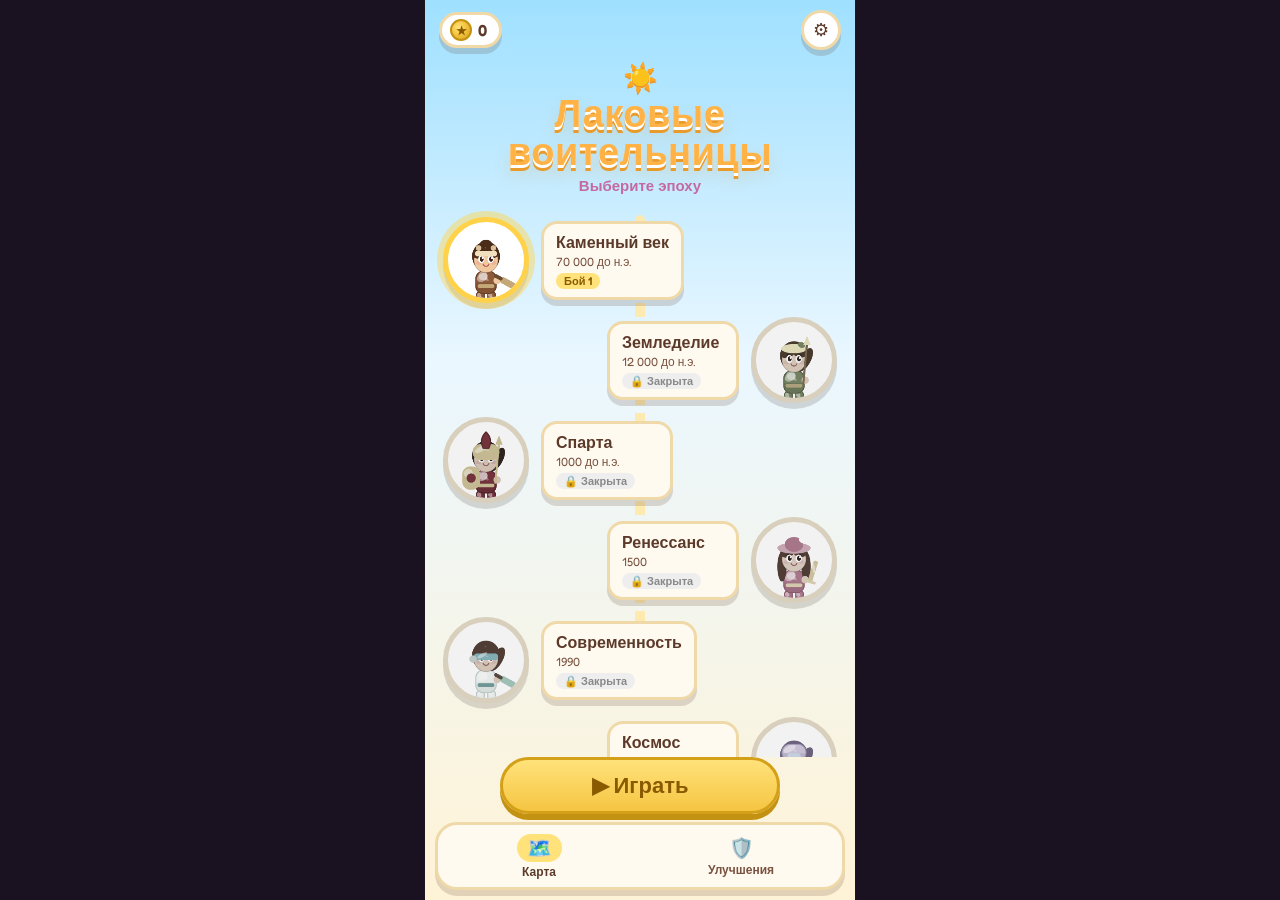
==== index.html @ 6534484e "Лаковые воительницы: первая версия" ====
<!DOCTYPE html>
<html lang="ru">
<head>
  <meta charset="UTF-8">
  <meta name="viewport" content="width=device-width, initial-scale=1, maximum-scale=1, user-scalable=no, viewport-fit=cover">
  <meta name="apple-mobile-web-app-capable" content="yes">
  <meta name="mobile-web-app-capable" content="yes">
  <meta name="apple-mobile-web-app-status-bar-style" content="default">
  <meta name="apple-mobile-web-app-title" content="Воительницы">
  <meta name="theme-color" content="#B9E7FF">
  <link rel="manifest" href="manifest.json">
  <link rel="icon" href="icon-192.png" type="image/png">
  <link rel="apple-touch-icon" href="icon-192.png">
  <title>Лаковые воительницы</title>
  <link rel="stylesheet" href="app.css">
</head>
<body>
  <div id="app">
    <!-- MAP -->
    <section id="screen-map" class="screen">
      <div class="topbar">
        <div class="coin-chip"><span class="coin-icon">★</span><span id="map-coins">0</span></div>
        <button class="icon-btn" id="btn-settings" aria-label="Настройки">⚙</button>
      </div>
      <div class="title-wrap">
        <div class="sun">☀️</div>
        <h1 class="game-title">Лаковые<br>воительницы</h1>
        <p class="game-sub">Выберите эпоху</p>
      </div>
      <div class="map-scroll" id="map-scroll">
        <div class="path-line"></div>
        <div id="era-list"></div>
      </div>
      <button class="play-btn" id="btn-play">▶ Играть</button>
      <nav class="bottom-nav">
        <button class="nav-item active" data-go="map"><span class="nav-ic">🗺️</span>Карта</button>
        <button class="nav-item" data-go="upgrades"><span class="nav-ic">🛡️</span>Улучшения</button>
      </nav>
    </section>

    <!-- UPGRADES -->
    <section id="screen-upgrades" class="screen hidden">
      <div class="topbar">
        <button class="icon-btn" id="btn-back-up" aria-label="Назад">←</button>
        <h2 style="margin:0;font-size:22px;">Улучшения</h2>
        <div class="coin-chip"><span class="coin-icon">★</span><span id="up-coins">0</span></div>
      </div>
      <div class="tabs">
        <button class="tab on" data-tab="upgrades" id="tab-upgrades">Улучшения</button>
        <button class="tab" data-tab="evolve" id="tab-evolve">Эволюция</button>
      </div>
      <div class="panel" id="panel-upgrades"></div>
      <div class="panel hidden" id="panel-evolve"></div>
      <nav class="bottom-nav">
        <button class="nav-item" data-go="map"><span class="nav-ic">🗺️</span>Карта</button>
        <button class="nav-item active" data-go="upgrades"><span class="nav-ic">🛡️</span>Улучшения</button>
      </nav>
    </section>

    <!-- BATTLE -->
    <section id="screen-battle" class="screen hidden">
      <div class="battle-top">
        <div class="row1">
          <div class="coin-chip"><span class="coin-icon">★</span><span id="btl-coins">0</span></div>
          <h2 class="battle-title" id="btl-title">Бой 1</h2>
          <div style="display:flex;gap:6px;">
            <button class="icon-btn" id="btn-speed" aria-label="Скорость">×1</button>
            <button class="icon-btn" id="btn-pause" aria-label="Пауза">⏸</button>
          </div>
        </div>
        <div class="collected">За бой: <span class="coin-icon" style="width:16px;height:16px;font-size:10px;">★</span> <span id="btl-earned">0</span></div>
      </div>
      <div id="battle-canvas-wrap">
        <canvas id="battle-canvas"></canvas>
      </div>
      <div class="battle-dock">
        <div class="food-meter">
          <div class="food-fill" id="food-fill"></div>
          <div class="food-label"><span class="steak">🥩</span><span id="food-val">0</span></div>
        </div>
        <div class="unit-btns" id="unit-btns"></div>
      </div>
    </section>

    <!-- Overlays -->
    <div id="overlay-result" class="overlay hidden">
      <div class="modal" id="result-modal">
        <h2 id="result-title">Победа!</h2>
        <p id="result-sub"></p>
        <p>Собрано монет: <strong id="result-coins">0</strong></p>
        <p>Всего: <strong id="result-total">0</strong></p>
        <div class="modal-actions">
          <button class="btn" id="btn-again">Ещё бой</button>
          <button class="btn blue" id="btn-to-upgrades">Улучшения</button>
          <button class="btn ghost" id="btn-to-map">На карту</button>
        </div>
      </div>
    </div>

    <div id="overlay-pause" class="overlay hidden">
      <div class="modal">
        <h2>Пауза</h2>
        <div class="modal-actions">
          <button class="btn" id="btn-resume">Продолжить</button>
          <button class="btn ghost" id="btn-surrender">Покинуть бой</button>
        </div>
      </div>
    </div>

    <div id="overlay-settings" class="overlay hidden">
      <div class="modal">
        <h2>Настройки</h2>
        <p>Полностью офлайн. Прогресс хранится на этом устройстве.</p>
        <div class="modal-actions">
          <button class="btn ghost" id="btn-reset">Сбросить прогресс</button>
          <button class="btn" id="btn-close-set">Закрыть</button>
        </div>
      </div>
    </div>

    <div id="toast" class="toast"></div>
  </div>

  <script src="data.js"></script>
  <script src="draw.js"></script>
  <script src="battle.js"></script>
  <script src="app.js"></script>
</body>
</html>
---- app.css ----
@font-face {
  font-family: "Fredoka";
  font-style: normal;
  font-weight: 400;
  src: url("fonts/Fredoka-Regular.ttf") format("truetype");
}
@font-face {
  font-family: "Fredoka";
  font-style: normal;
  font-weight: 600;
  src: url("fonts/Fredoka-SemiBold.ttf") format("truetype");
}

:root {
  --cream: #fff8ee;
  --cream2: #fff1d8;
  --sky: #b9e7ff;
  --sky2: #e8f7ff;
  --peach: #ffd7a8;
  --gold: #f5c542;
  --gold-dk: #d4a017;
  --brown: #5c3a2a;
  --brown-s: #7a5240;
  --pink: #ff8fb3;
  --blue: #5ba7ff;
  --blue-dk: #3d8ae6;
  --green: #7bc96a;
  --shadow: 0 6px 0 rgba(92, 58, 42, 0.18);
  --safe-t: env(safe-area-inset-top, 0px);
  --safe-b: env(safe-area-inset-bottom, 0px);
}

* { box-sizing: border-box; -webkit-tap-highlight-color: transparent; }
html, body {
  margin: 0; padding: 0; height: 100%;
  background: #1a1220;
  font-family: "Fredoka", "Trebuchet MS", "Segoe UI", sans-serif;
  color: var(--brown);
  user-select: none;
  overflow: hidden;
  touch-action: manipulation;
}
#app {
  width: min(100vw, 430px);
  height: 100%;
  height: 100dvh;
  margin: 0 auto;
  background: linear-gradient(#b9e7ff, #fff6e4 38%, #ffe9c4);
  position: relative;
  overflow: hidden;
  display: flex;
  flex-direction: column;
  box-shadow: 0 0 0 1px rgba(92,58,42,.08);
}
.screen {
  position: absolute;
  inset: 0;
  display: flex;
  flex-direction: column;
  padding-top: var(--safe-t);
  padding-bottom: var(--safe-b);
}
.hidden { display: none !important; }
.screen.hidden { display: none !important; }

/* HUD */
.topbar {
  display: flex;
  align-items: center;
  justify-content: space-between;
  padding: 10px 14px 6px;
  gap: 8px;
  flex-shrink: 0;
}
.coin-chip, .chip {
  background: #fff;
  border: 3px solid #f0d9a8;
  border-radius: 999px;
  padding: 4px 12px 4px 8px;
  font-weight: 600;
  font-size: 16px;
  display: flex;
  align-items: center;
  gap: 6px;
  box-shadow: var(--shadow);
  min-height: 36px;
}
.coin-icon {
  width: 22px; height: 22px; border-radius: 50%;
  background: radial-gradient(circle at 35% 35%, #ffe27a, #f5c542 45%, #d4a017);
  border: 2px solid #c49212;
  display: inline-flex; align-items: center; justify-content: center;
  color: #8a5a00; font-size: 12px; font-weight: 700;
}
.icon-btn {
  width: 40px; height: 40px; border-radius: 50%;
  border: 3px solid #f0d9a8; background: #fff;
  box-shadow: var(--shadow);
  font-size: 18px; cursor: pointer; color: var(--brown);
  display: flex; align-items: center; justify-content: center;
}
.icon-btn:active { transform: translateY(3px); box-shadow: 0 3px 0 rgba(92,58,42,.18); }

/* Map */
#screen-map { background: linear-gradient(#9fe0ff 0%, #eaf7ff 40%, #fff3d6 100%); }
.title-wrap { text-align: center; padding: 4px 12px 0; flex-shrink: 0; }
.game-title {
  font-weight: 600;
  font-size: clamp(28px, 8vw, 38px);
  line-height: 1;
  color: #ffb347;
  text-shadow:
    0 3px 0 #fff,
    0 6px 0 #e89a2a,
    0 10px 16px rgba(232, 154, 42, .25);
  letter-spacing: 0.5px;
  margin: 0;
}
.game-sub {
  margin: 6px 0 0;
  color: #c46aa0;
  font-weight: 600;
  font-size: 15px;
}
.sun {
  font-size: 28px;
  filter: drop-shadow(0 2px 0 #e89a2a);
}
.map-scroll {
  flex: 1;
  overflow-y: auto;
  padding: 8px 18px 12px;
  position: relative;
}
.path-line {
  position: absolute;
  left: 50%;
  top: 20px;
  bottom: 80px;
  width: 10px;
  margin-left: -5px;
  background: repeating-linear-gradient(#ffe9a8, #ffe9a8 14px, transparent 14px, transparent 22px);
  border-radius: 8px;
  opacity: 0.9;
  z-index: 0;
}
.era-node {
  position: relative;
  z-index: 1;
  display: flex;
  align-items: center;
  gap: 12px;
  margin: 14px 0;
}
.era-node:nth-child(odd) { flex-direction: row; }
.era-node:nth-child(even) { flex-direction: row-reverse; }
.era-portrait {
  width: 86px; height: 86px;
  border-radius: 50%;
  background: #fff;
  border: 5px solid #f0d9a8;
  box-shadow: var(--shadow);
  overflow: hidden;
  flex-shrink: 0;
  position: relative;
}
.era-node.current .era-portrait {
  border-color: #ffd24a;
  box-shadow: 0 0 0 6px rgba(255, 210, 74, .45), var(--shadow);
}
.era-node.locked .era-portrait { filter: saturate(0.4) brightness(0.95); }
.era-portrait canvas { width: 100%; height: 100%; display: block; }
.era-label {
  background: #fffaf0;
  border: 3px solid #f0d9a8;
  border-radius: 16px;
  padding: 8px 12px;
  min-width: 132px;
  box-shadow: var(--shadow);
}
.era-label h3 { margin: 0; font-size: 16px; }
.era-label p { margin: 2px 0 0; font-size: 12px; color: var(--brown-s); }
.badge {
  display: inline-block;
  font-size: 11px;
  font-weight: 600;
  padding: 1px 8px;
  border-radius: 999px;
  margin-top: 4px;
}
.badge.done { background: #c6f0b0; color: #2d6b22; }
.badge.lock { background: #eee; color: #888; }
.badge.now { background: #ffe27a; color: #8a5a00; }

#btn-play, .play-btn {
  display: block;
  margin: 0 16px 8px;
  flex-shrink: 0;
  background: linear-gradient(#ffe27a, #f5c542);
  border: 3px solid #d4a017;
  color: #8a5a00;
  font-family: inherit;
  font-weight: 600;
  font-size: 22px;
  padding: 12px 36px;
  border-radius: 999px;
  box-shadow: 0 6px 0 #c49212;
  cursor: pointer;
  z-index: 6;
  width: calc(100% - 32px);
  max-width: 280px;
  margin-left: auto;
  margin-right: auto;
}
.play-btn:active { transform: translateY(4px); box-shadow: 0 2px 0 #c49212; }

.bottom-nav {
  position: relative;
  flex-shrink: 0;
  margin: 0 10px calc(10px + var(--safe-b));
  height: 68px;
  background: #fffaf0;
  border: 3px solid #f0d9a8;
  border-radius: 22px;
  display: flex;
  box-shadow: var(--shadow);
  z-index: 5;
}
.nav-item {
  flex: 1;
  border: 0;
  background: transparent;
  font-family: inherit;
  color: var(--brown-s);
  font-weight: 600;
  font-size: 12px;
  display: flex;
  flex-direction: column;
  align-items: center;
  justify-content: center;
  gap: 2px;
  cursor: pointer;
}
.nav-item .nav-ic { font-size: 20px; }
.nav-item.active {
  color: var(--brown);
}
.nav-item.active .nav-ic {
  background: #ffe27a;
  border-radius: 14px;
  padding: 2px 10px;
}

/* Upgrades */
#screen-upgrades { background: linear-gradient(#c8ecff, #fff6e8 30%); }
.tabs {
  display: flex;
  gap: 8px;
  padding: 4px 16px 8px;
  flex-shrink: 0;
}
.tab {
  flex: 1;
  font-family: inherit;
  font-weight: 600;
  font-size: 15px;
  padding: 10px;
  border-radius: 16px;
  border: 3px solid #f0d9a8;
  background: #fff;
  color: var(--brown-s);
  box-shadow: var(--shadow);
  cursor: pointer;
}
.tab.on {
  background: linear-gradient(#5ba7ff, #3d8ae6);
  color: #fff;
  border-color: #2f74c8;
}
.panel { flex: 1; overflow-y: auto; padding: 4px 14px 96px; }
.unit-row {
  display: grid;
  grid-template-columns: 1fr 1fr 1fr;
  gap: 8px;
  margin-bottom: 14px;
}
.unit-card {
  background: #fff;
  border: 3px solid #f0d9a8;
  border-radius: 18px;
  padding: 6px 4px 8px;
  text-align: center;
  box-shadow: var(--shadow);
  min-height: 148px;
  position: relative;
}
.unit-card.unlocked { border-color: #ffb3c8; background: #fff5f8; }
.unit-card canvas { width: 72px; height: 78px; margin: 0 auto; display: block; }
.unit-card h4 { margin: 0; font-size: 13px; }
.unit-card .role { font-size: 11px; color: var(--brown-s); }
.unit-card .cost-line { font-size: 12px; font-weight: 600; margin-top: 4px; }
.unlock-btn, .buy-btn {
  font-family: inherit;
  font-weight: 600;
  border-radius: 999px;
  border: 3px solid #d4a017;
  background: linear-gradient(#ffe27a, #f5c542);
  color: #8a5a00;
  padding: 4px 8px;
  font-size: 12px;
  margin-top: 4px;
  cursor: pointer;
  box-shadow: 0 3px 0 #c49212;
}
.unlock-btn:disabled, .buy-btn:disabled {
  background: #eee; color: #999; border-color: #ddd; box-shadow: none; cursor: default;
}
.up-row {
  background: #fff;
  border: 3px solid #f0d9a8;
  border-radius: 18px;
  padding: 10px 12px;
  margin-bottom: 8px;
  display: flex;
  align-items: center;
  gap: 10px;
  box-shadow: var(--shadow);
  flex-wrap: wrap;
}
.up-row .buy-btn { flex-shrink: 0; }
.up-row .ic { font-size: 26px; width: 36px; text-align: center; }
.up-row .info { flex: 1; }
.up-row h4 { margin: 0; font-size: 15px; }
.up-row p { margin: 2px 0 0; font-size: 12px; color: var(--brown-s); }
.persist-tag {
  font-size: 10px;
  background: #e4d7ff;
  color: #5a3d9e;
  border-radius: 999px;
  padding: 1px 6px;
  margin-left: 4px;
}
.evolve-box {
  background: #fff;
  border: 3px solid #f0d9a8;
  border-radius: 22px;
  padding: 18px 14px;
  text-align: center;
  box-shadow: var(--shadow);
}
.evolve-arrow {
  display: flex;
  align-items: center;
  justify-content: center;
  gap: 10px;
  margin: 8px 0 14px;
}
.evolve-era { text-align: center; }
.evolve-era canvas { width: 90px; height: 100px; }
.evolve-era h3 { margin: 0; font-size: 14px; }
.hint { font-size: 13px; color: var(--brown-s); margin: 0 8px 14px; }
.evolve-btn {
  font-family: inherit;
  font-weight: 600;
  font-size: 18px;
  background: linear-gradient(#5ba7ff, #3d8ae6);
  color: #fff;
  border: 3px solid #2f74c8;
  border-radius: 18px;
  padding: 12px 20px;
  box-shadow: 0 6px 0 #2a66b0;
  cursor: pointer;
  width: 100%;
}
.evolve-btn:active { transform: translateY(4px); box-shadow: 0 2px 0 #2a66b0; }
.evolve-btn:disabled {
  background: #ddd; color: #888; border-color: #ccc; box-shadow: none;
}

/* Battle */
#screen-battle { background: #7ec8f0; }
.battle-top {
  background: linear-gradient(#fff8ee, #fff1d6);
  border-bottom: 3px solid #f0d9a8;
  padding: 8px 10px 6px;
  flex-shrink: 0;
  z-index: 2;
}
.battle-top .row1 {
  display: flex; align-items: center; justify-content: space-between; gap: 6px;
}
.battle-title { font-weight: 600; font-size: 18px; margin: 0; }
.collected {
  font-size: 12px; font-weight: 600; color: var(--brown-s);
  background: #fff; border: 2px solid #f0d9a8; border-radius: 12px;
  padding: 2px 8px; margin-top: 4px; display: inline-flex; gap: 4px; align-items: center;
}
#battle-canvas-wrap {
  flex: 1;
  position: relative;
  min-height: 0;
  background: #8ed96a;
}
#battle-canvas { width: 100%; height: 100%; display: block; touch-action: none; }

.battle-dock {
  background: #f3eee6;
  border-top: 3px solid #d9c4a0;
  padding: 8px 8px calc(8px + var(--safe-b));
  display: flex;
  gap: 8px;
  align-items: stretch;
  flex-shrink: 0;
  min-height: 132px;
}
.food-meter {
  width: 54px;
  background: #e8e0d4;
  border-radius: 14px;
  border: 3px solid #d0c2aa;
  position: relative;
  overflow: hidden;
  flex-shrink: 0;
  display: flex;
  flex-direction: column;
  align-items: center;
  justify-content: flex-end;
}
.food-fill {
  position: absolute;
  left: 0; right: 0; bottom: 0;
  background: linear-gradient(#ff8d6b, #e85d4c);
  transition: height 0.15s linear;
}
.food-label {
  position: relative;
  z-index: 1;
  font-weight: 600;
  font-size: 16px;
  color: var(--brown);
  text-shadow: 0 1px 0 #fff;
  padding: 6px 0;
  text-align: center;
}
.food-label .steak { display: block; font-size: 20px; }
.unit-btns { flex: 1; display: grid; grid-template-columns: 1fr 1fr 1fr; gap: 6px; }
.unit-btn {
  border: 3px solid #e8c9d8;
  background: #fff;
  border-radius: 16px;
  padding: 2px 2px 6px;
  font-family: inherit;
  color: var(--brown);
  box-shadow: 0 4px 0 #e0c8b0;
  cursor: pointer;
  display: flex;
  flex-direction: column;
  align-items: center;
  position: relative;
  overflow: hidden;
}
.unit-btn:nth-child(1) { background: #f3e9ff; border-color: #d7c0f0; }
.unit-btn:nth-child(2) { background: #ffe4ef; border-color: #f5b8cc; }
.unit-btn:nth-child(3) { background: #eaffd8; border-color: #c4e8a8; }
.unit-btn canvas { width: 70px; height: 64px; pointer-events: none; }
.unit-btn .fcost {
  font-weight: 600; font-size: 13px;
  display: flex; align-items: center; gap: 3px;
}
.unit-btn:active:not(:disabled) { transform: translateY(3px); box-shadow: 0 1px 0 #e0c8b0; }
.unit-btn:disabled { opacity: 0.45; }
.unit-btn.locked { opacity: 0.5; }
.unit-btn.locked::after {
  content: "🔒";
  position: absolute;
  right: 6px;
  top: 6px;
  font-size: 16px;
  background: #fff8;
  border-radius: 8px;
  padding: 1px 4px;
}

/* Overlays */
.overlay {
  position: absolute;
  inset: 0;
  background: rgba(60, 40, 30, 0.45);
  display: flex;
  align-items: center;
  justify-content: center;
  z-index: 20;
  padding: 24px;
}
.overlay.hidden { display: none; }
.modal {
  background: #fffaf0;
  border: 4px solid #f0d9a8;
  border-radius: 24px;
  padding: 22px 18px 18px;
  width: min(100%, 340px);
  text-align: center;
  box-shadow: 0 12px 0 rgba(92,58,42,.2);
}
.modal h2 { margin: 0 0 8px; font-size: 28px; }
.modal.win h2 { color: #2d8a3e; }
.modal.lose h2 { color: #c44; }
.modal p { margin: 6px 0; }
.modal-actions { display: flex; flex-direction: column; gap: 8px; margin-top: 14px; }
.btn {
  font-family: inherit;
  font-weight: 600;
  font-size: 16px;
  border-radius: 16px;
  padding: 12px;
  border: 3px solid #d4a017;
  background: linear-gradient(#ffe27a, #f5c542);
  color: #8a5a00;
  box-shadow: 0 5px 0 #c49212;
  cursor: pointer;
}
.btn.blue {
  background: linear-gradient(#5ba7ff, #3d8ae6);
  border-color: #2f74c8;
  color: #fff;
  box-shadow: 0 5px 0 #2a66b0;
}
.btn.ghost {
  background: #fff;
  border-color: #e0d0b0;
  color: var(--brown);
  box-shadow: 0 5px 0 #d0c0a0;
}
.btn:active { transform: translateY(3px); box-shadow: 0 2px 0 #c49212; }

.toast {
  position: absolute;
  left: 50%;
  top: 20%;
  transform: translateX(-50%);
  background: rgba(92,58,42,.9);
  color: #fff;
  padding: 8px 14px;
  border-radius: 12px;
  font-weight: 600;
  z-index: 30;
  pointer-events: none;
  opacity: 0;
  transition: opacity .2s;
}
.toast.show { opacity: 1; }
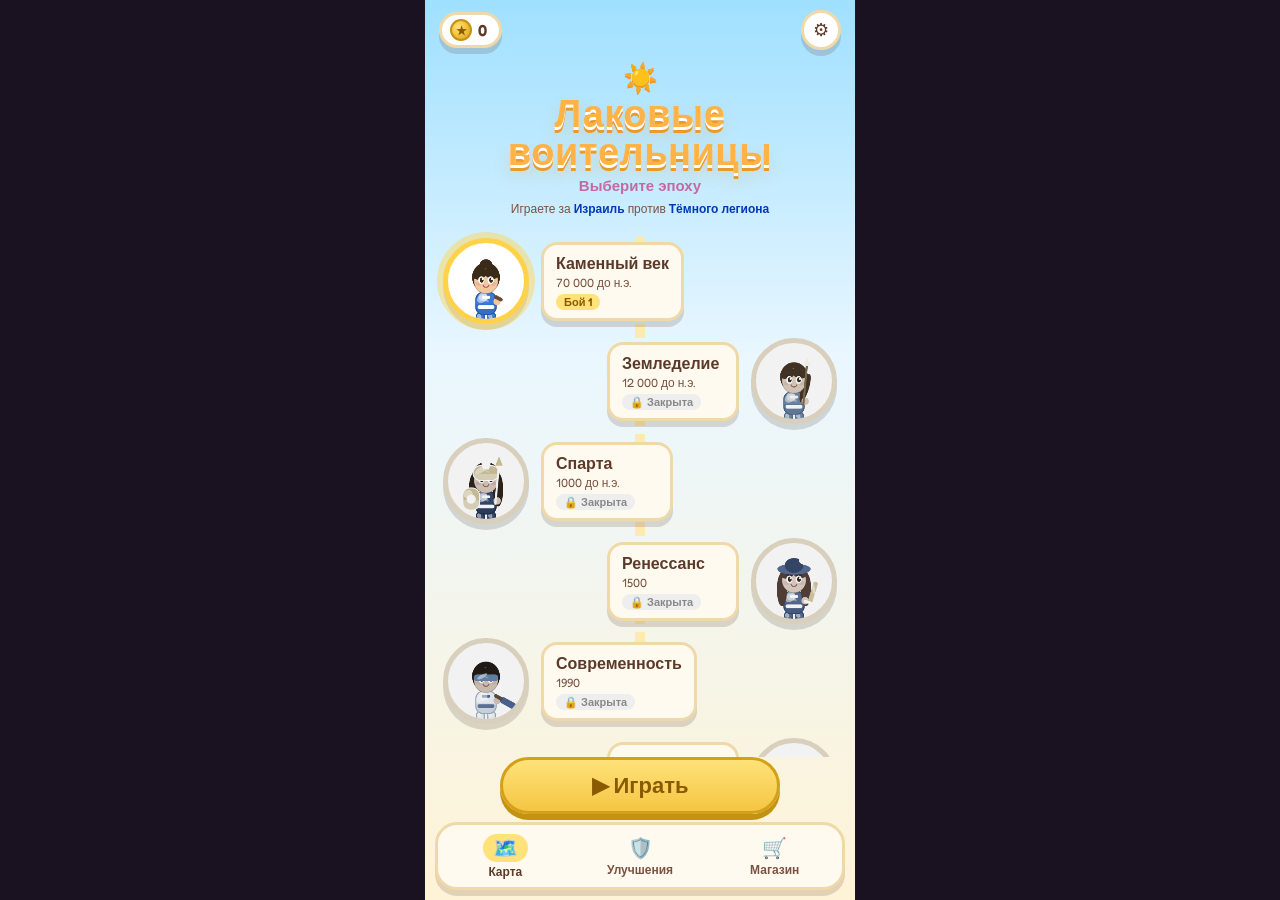
==== commit 4f45dd45: "Магазин, читаемый бой и Израиль против Тёмного легиона Игровой магазин за монеты: навыки, герои, обл" ====
--- a/index.html
+++ b/index.html
@@ -26,6 +26,7 @@
         <div class="sun">☀️</div>
         <h1 class="game-title">Лаковые<br>воительницы</h1>
         <p class="game-sub">Выберите эпоху</p>
+        <p class="faction-line">Играете за <strong>Израиль</strong> против <strong>Тёмного легиона</strong></p>
       </div>
       <div class="map-scroll" id="map-scroll">
         <div class="path-line"></div>
@@ -35,6 +36,7 @@
       <nav class="bottom-nav">
         <button class="nav-item active" data-go="map"><span class="nav-ic">🗺️</span>Карта</button>
         <button class="nav-item" data-go="upgrades"><span class="nav-ic">🛡️</span>Улучшения</button>
+        <button class="nav-item" data-go="shop"><span class="nav-ic">🛒</span>Магазин</button>
       </nav>
     </section>
 
@@ -54,9 +56,32 @@
       <nav class="bottom-nav">
         <button class="nav-item" data-go="map"><span class="nav-ic">🗺️</span>Карта</button>
         <button class="nav-item active" data-go="upgrades"><span class="nav-ic">🛡️</span>Улучшения</button>
+        <button class="nav-item" data-go="shop"><span class="nav-ic">🛒</span>Магазин</button>
       </nav>
     </section>
 
+
+    <!-- SHOP -->
+    <section id="screen-shop" class="screen hidden">
+      <div class="topbar">
+        <button class="icon-btn" id="btn-back-shop" aria-label="Назад">←</button>
+        <h2 style="margin:0;font-size:22px;">Магазин</h2>
+        <div class="coin-chip"><span class="coin-icon">★</span><span id="shop-coins">0</span></div>
+      </div>
+      <div id="chest-banner" class="chest-banner"></div>
+      <div class="tabs tabs-wrap" id="shop-tabs">
+        <button class="tab on" data-shop="skills">Навыки</button>
+        <button class="tab" data-shop="heroes">Герои</button>
+        <button class="tab" data-shop="skins">Облик</button>
+        <button class="tab" data-shop="boosts">Усиления</button>
+      </div>
+      <div class="panel" id="panel-shop"></div>
+      <nav class="bottom-nav">
+        <button class="nav-item" data-go="map"><span class="nav-ic">🗺️</span>Карта</button>
+        <button class="nav-item" data-go="upgrades"><span class="nav-ic">🛡️</span>Улучшения</button>
+        <button class="nav-item active" data-go="shop"><span class="nav-ic">🛒</span>Магазин</button>
+      </nav>
+    </section>
     <!-- BATTLE -->
     <section id="screen-battle" class="screen hidden">
       <div class="battle-top">
@@ -73,6 +98,7 @@
       <div id="battle-canvas-wrap">
         <canvas id="battle-canvas"></canvas>
       </div>
+      <div class="skill-bar" id="skill-bar"></div>
       <div class="battle-dock">
         <div class="food-meter">
           <div class="food-fill" id="food-fill"></div>
--- a/app.css
+++ b/app.css
@@ -399,9 +399,10 @@
   flex: 1;
   position: relative;
   min-height: 0;
+  overflow: hidden;
   background: #8ed96a;
 }
-#battle-canvas { width: 100%; height: 100%; display: block; touch-action: none; }
+#battle-canvas { width: 100%; height: 100%; display: block; touch-action: none; position: absolute; inset: 0; }
 
 .battle-dock {
   background: #f3eee6;
@@ -549,3 +550,78 @@
   transition: opacity .2s;
 }
 .toast.show { opacity: 1; }
+
+.faction-line {
+  margin: 6px 16px 0;
+  font-size: 12px;
+  color: var(--brown-s);
+  text-align: center;
+}
+.faction-line strong { color: #0038b8; }
+.tabs-wrap { flex-wrap: wrap; }
+.tabs-wrap .tab { flex: 1 1 22%; font-size: 13px; padding: 8px 4px; }
+.chest-banner {
+  margin: 0 14px 8px;
+  background: linear-gradient(#fff6d0, #ffe27a);
+  border: 3px solid #d4a017;
+  border-radius: 18px;
+  padding: 10px 12px;
+  box-shadow: var(--shadow);
+  display: flex;
+  align-items: center;
+  gap: 10px;
+  flex-shrink: 0;
+}
+.chest-banner .ic { font-size: 28px; }
+.chest-banner .info { flex: 1; }
+.chest-banner h4 { margin: 0; font-size: 15px; }
+.chest-banner p { margin: 2px 0 0; font-size: 12px; color: var(--brown-s); }
+.shop-grid { display: grid; grid-template-columns: 1fr 1fr; gap: 8px; }
+.shop-card {
+  background: #fff;
+  border: 3px solid #f0d9a8;
+  border-radius: 16px;
+  padding: 10px 8px 10px;
+  box-shadow: var(--shadow);
+  text-align: center;
+}
+.shop-card h4 { margin: 0 0 2px; font-size: 14px; }
+.shop-card .desc { font-size: 11px; color: var(--brown-s); min-height: 28px; }
+.shop-card .owned { font-size: 12px; font-weight: 600; color: #2d8a3e; margin-top: 6px; }
+.shop-card canvas { width: 80px; height: 90px; display: block; margin: 0 auto; }
+.shop-card.wide { grid-column: 1 / -1; display: flex; text-align: left; gap: 10px; align-items: center; }
+.shop-card.wide .desc { min-height: 0; }
+.skill-bar {
+  display: grid;
+  grid-template-columns: repeat(6, 1fr);
+  gap: 4px;
+  padding: 6px 6px 4px;
+  background: #f3eee6;
+  flex-shrink: 0;
+  position: relative;
+  z-index: 3;
+  min-height: 62px;
+}
+.skill-btn {
+  min-width: 0;
+  border: 3px solid #e0d0b0;
+  background: #fff;
+  border-radius: 12px;
+  font-family: inherit;
+  font-weight: 600;
+  font-size: 9px;
+  line-height: 1.15;
+  color: var(--brown);
+  padding: 4px 1px 3px;
+  box-shadow: 0 3px 0 #d0c0a0;
+  cursor: pointer;
+  overflow: hidden;
+}
+.skill-btn .ic { font-size: 16px; display: block; }
+.skill-btn:disabled { opacity: 0.4; }
+.skill-btn:active:not(:disabled) { transform: translateY(2px); box-shadow: 0 1px 0 #d0c0a0; }
+.skin-dot {
+  width: 22px; height: 22px; border-radius: 50%;
+  border: 2px solid #fff; box-shadow: 0 0 0 2px #d4a017;
+  display: inline-block; margin: 4px 0;
+}
